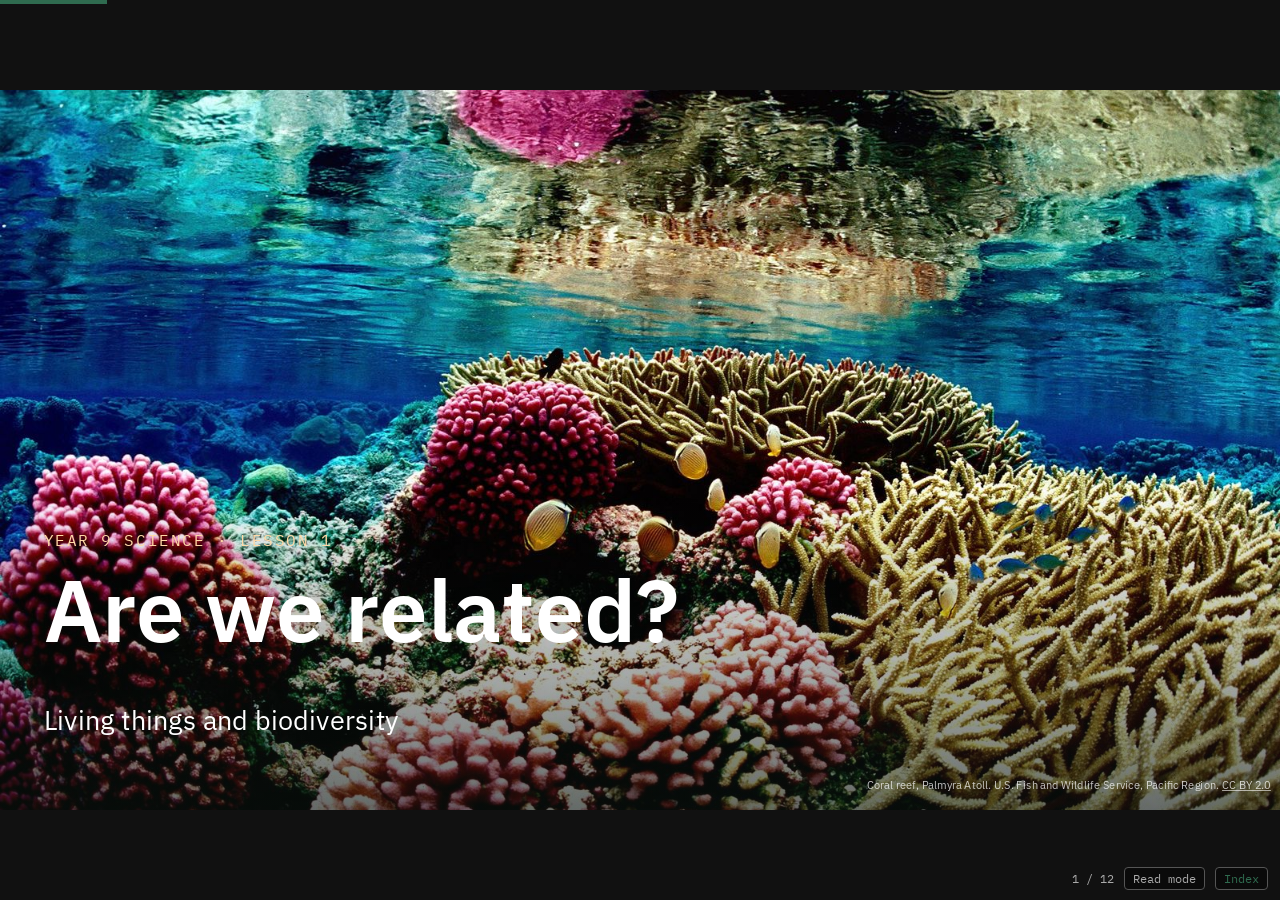
==== L01.html @ f22f6c85 "Add Year 9 "Are we related?" lesson decks Unit page plus one HTML slide deck per lesson (L01 to L14)" ====
<!doctype html>
<html lang="en">
<head>
<meta charset="utf-8">
<meta name="viewport" content="width=device-width, initial-scale=1">
<title>L1 Living things | Are we related?</title>
<link rel="preconnect" href="https://fonts.googleapis.com">
<link rel="stylesheet" href="https://fonts.googleapis.com/css2?family=IBM+Plex+Mono:wght@500&family=IBM+Plex+Sans:wght@400;600;700&display=swap">
<link rel="stylesheet" href="assets/deck.css">
</head>
<body>
<main class="deck">

<!-- 1. Title -->
<section class="slide photo">
  <img class="bg" src="img/L01-reef.jpg" alt="A coral reef crowded with corals and fish">
  <div class="overlay">
    <p class="kicker">Year 9 Science · Lesson 1</p>
    <h1>Are we related?</h1>
    <p>Living things and biodiversity</p>
  </div>
  <p class="credit">Coral reef, Palmyra Atoll. U.S. Fish and Wildlife Service, Pacific Region. <a href="https://commons.wikimedia.org/wiki/File:Coral_reef_at_palmyra.jpg">CC BY 2.0</a></p>
</section>

<!-- 2. Darwin's tree: the unit question -->
<section class="slide">
  <div class="cols wide-left">
    <div>
      <p class="kicker">The big question</p>
      <h2>In 1837 Charles Darwin drew this in his notebook</h2>
      <p>Above the sketch he wrote two words: <i>I think</i>.</p>
      <p class="step">Each branch is a kind of living thing. Where two branches meet is a <b>common ancestor</b>.</p>
      <p class="step def">If every living thing sits somewhere on one tree, then <b>we are all related</b>. This unit is about the evidence.</p>
    </div>
    <figure class="sketch">
      <img src="img/L01-darwin-tree.png" alt="Charles Darwin's 1837 notebook sketch of a branching tree, headed 'I think'">
      <figcaption class="credit">Charles Darwin, Notebook B (1837). <a href="https://commons.wikimedia.org/wiki/File:Darwin_tree.png">Public domain</a></figcaption>
    </figure>
  </div>
</section>

<!-- 3. The unit -->
<section class="slide">
  <p class="kicker">This unit</p>
  <h2>Every living thing on Earth is related through DNA</h2>
  <div class="cols wide-left">
    <div>
      <p class="def"><b>Statement of inquiry.</b> Relationships between living things and the environment lead to adaptation and diversity.</p>
      <ul>
        <li><b>Grouping living things.</b> Classifying organisms by shared characteristics.</li>
        <li><b>Adaptations.</b> Structural, behavioural and physiological.</li>
        <li><b>Natural selection.</b> Why some adaptations win.</li>
        <li><b>DNA.</b> The molecule that connects all life, through 3.5 billion years.</li>
      </ul>
    </div>
    <div class="card">
      <h3>Assessment</h3>
      <p>Topic test, Criterion A (Knowing and understanding), end of Week 6.</p>
      <h3>Do now</h3>
      <p>Lab manual p2 to p3. Read the Know and Do checklist. Tick where you are <i>today</i>. We'll come back to it before the test.</p>
    </div>
  </div>
</section>

<!-- 4. Hero: tūī -->
<section class="slide photo">
  <img class="bg" src="img/L01-tui.jpg" alt="A tūī perched on a branch">
  <div class="overlay">
    <p class="kicker">Tūī · Prosthemadera novaeseelandiae</p>
    <h2>It's alive. How do you know?</h2>
  </div>
  <p class="credit">Charles J. Sharp. <a href="https://commons.wikimedia.org/wiki/File:Tui_(Prosthemadera_novaeseelandiae)_Tiritiri_Matangi_2.jpg">CC BY-SA 4.0</a></p>
</section>

<!-- 5. MRS C GREN -->
<section class="slide">
  <p class="kicker">Reminder from Year 7</p>
  <h2>MRS C GREN: the eight life processes</h2>
  <div class="cards four">
    <div class="card step"><div class="letter">M</div><div class="word">Movement</div><div class="meaning">Moving all or part of the body</div></div>
    <div class="card step"><div class="letter">R</div><div class="word">Respiration</div><div class="meaning">Releasing energy from food</div></div>
    <div class="card step"><div class="letter">S</div><div class="word">Sensitivity</div><div class="meaning">Detecting and responding to changes around it</div></div>
    <div class="card step"><div class="letter">C</div><div class="word">Cells</div><div class="meaning">Made of one or more cells</div></div>
    <div class="card step"><div class="letter">G</div><div class="word">Growth</div><div class="meaning">Getting bigger over time</div></div>
    <div class="card step"><div class="letter">R</div><div class="word">Reproduction</div><div class="meaning">Making more of its own kind</div></div>
    <div class="card step"><div class="letter">E</div><div class="word">Excretion</div><div class="meaning">Getting rid of waste the body makes</div></div>
    <div class="card step"><div class="letter">N</div><div class="word">Nutrition</div><div class="meaning">Taking in or making food</div></div>
  </div>
  <p class="step">Mrs C. Gren needs a first name. It has to start with <b>C</b>, for Cells. Class vote!</p>
</section>

<!-- 6. Living or not? -->
<section class="slide">
  <p class="kicker">Living or non-living?</p>
  <h2>Which MRS C GREN processes does each one show?</h2>
  <div class="cards four">
    <div class="tile">
      <figure><img src="img/L01-fire.jpg" alt="A large bonfire"></figure>
      <h3>Fire</h3>
      <p class="verdict step">Grows, moves, uses oxygen. But no cells. <b>Non-living.</b></p>
    </div>
    <div class="tile">
      <figure><img src="img/L01-seeds.jpg" alt="Many different seeds on a black background"></figure>
      <h3>Seeds</h3>
      <p class="verdict step">Made of cells, respiring slowly, waiting to grow. <b>Living.</b></p>
    </div>
    <div class="tile">
      <figure><img src="img/L01-quartz.jpg" alt="A cluster of clear quartz crystals"></figure>
      <h3>Crystal</h3>
      <p class="verdict step">Can grow, but no cells, no respiration. <b>Non-living.</b></p>
    </div>
    <div class="tile">
      <figure><img src="img/L01-phage.jpg" alt="Electron micrograph of viruses attached to a bacterium"></figure>
      <h3>Virus</h3>
      <p class="verdict step">No cells. Only reproduces inside a host cell. <b>Scientists disagree!</b></p>
    </div>
  </div>
  <p class="credit">Fire: Fir0002, <a href="https://commons.wikimedia.org/wiki/File:Large_bonfire.jpg">CC BY-SA 3.0</a>. Seeds: Alexander Klepnev, <a href="https://commons.wikimedia.org/wiki/File:%D0%A0%D0%B0%D0%B7%D0%BD%D0%BE%D0%BE%D0%B1%D1%80%D0%B0%D0%B7%D0%B8%D0%B5_%D1%81%D0%B5%D0%BC%D1%8F%D0%BD.jpg">CC BY 4.0</a>. Quartz: Didier Descouens, <a href="https://commons.wikimedia.org/wiki/File:Quartz_Br%C3%A9sil.jpg">CC BY-SA 4.0</a>. Viruses on a bacterium: Graham Beards, <a href="https://commons.wikimedia.org/wiki/File:Phage.jpg">CC BY-SA 3.0</a>.</p>
</section>

<!-- 7. Biodiversity and species -->
<section class="slide">
  <p class="kicker">Key words</p>
  <h2>Biodiversity and species</h2>
  <p class="def"><b>Biodiversity</b> is the different kinds of living things in an area.</p>
  <p class="def step"><b>A species</b> is a group of living things that share common characteristics and can breed together to produce fertile offspring.</p>
  <p class="step">Examples: tūī, pīwakawaka (fantail), humans.</p>
  <p class="step small">A tūī and a pīwakawaka are both birds, but they can't breed together. Different species.</p>
</section>

<!-- 8. How many species? -->
<section class="slide">
  <p class="kicker">Lab manual p6</p>
  <h2>How many species are there on Earth?</h2>
  <div class="cols">
    <div>
      <p>Write down your guess first.</p>
      <div class="step">
        <p class="big-number">8.7 million</p>
        <p>The best estimate (2011). Other estimates run from 5 million to 1 trillion. <b>We don't know.</b></p>
      </div>
      <div class="step">
        <p class="big-number">≈ 2 million</p>
        <p>Described so far, and rising. Most are <b>insects</b>.</p>
      </div>
    </div>
    <figure class="step">
      <img src="img/L01-beetles.jpg" alt="A collage of many different beetles" style="height:auto; max-height:560px; object-fit:contain">
      <figcaption class="credit">About 1 in 4 described animal species is a beetle. Bugboy52.40, <a href="https://commons.wikimedia.org/wiki/File:Coleoptera_collage.png">CC BY-SA 3.0</a></figcaption>
    </figure>
  </div>
</section>

<!-- 9. Video -->
<section class="slide">
  <p class="kicker">Watch</p>
  <h2>The amazing diversity of life</h2>
  <p>BBC Earth: <i>50 Top Natural History Moments, 50 to 41</i>.</p>
  <p><a href="https://www.youtube.com/results?search_query=BBC+Earth+50+Top+Natural+History+Moments+50-41" target="_blank" rel="noopener">Find it on YouTube</a></p>
  <p class="def step">As you watch, note <b>three living things</b> and one feature that helps each one survive. Hold on to them: those features are next week's topic.</p>
</section>

<!-- 10. Optional: seeds -->
<section class="slide">
  <p class="kicker">Optional · Lab manual p4 to p5</p>
  <h2>Set up: germinating seeds</h2>
  <p>Do offspring look like their parents? Plant seeds now and watch them over the next few weeks.</p>
  <ul>
    <li>Label your dish: name, class, date.</li>
    <li>Two moist cotton pads. Spray, don't flood.</li>
    <li>5 to 10 seeds, spread so they don't touch.</li>
    <li>Somewhere warm and light. Check and spray every lesson.</li>
  </ul>
</section>

<!-- 11. Exit -->
<section class="slide photo">
  <img class="bg" src="img/L01-phage.jpg" alt="Electron micrograph of viruses attached to a bacterium">
  <div class="overlay">
    <p class="kicker">Exit question</p>
    <h2>Is a virus alive?</h2>
    <p>Give one reason for yes and one reason for no. Use MRS C GREN.</p>
  </div>
  <p class="credit">Viruses attacking a bacterium. Graham Beards. <a href="https://commons.wikimedia.org/wiki/File:Phage.jpg">CC BY-SA 3.0</a></p>
</section>

<!-- 12. Missed this lesson? -->
<section class="slide">
  <p class="kicker">Away today?</p>
  <h2>Missed this lesson? Catch up here</h2>
  <ul>
    <li>Read through these slides. Copy the definitions of <b>biodiversity</b> and <b>species</b> into your book.</li>
    <li>Write out MRS C GREN with one example of each process from an animal you like.</li>
    <li>Lab manual p2 to p3: tick the Know and Do checklist.</li>
    <li>Lab manual p6: read <i>How many species are there?</i></li>
    <li>Answer the exit question in your book: is a virus alive?</li>
  </ul>
</section>

</main>
<script src="assets/deck.js"></script>
</body>
</html>
---- assets/deck.css ----
/* Are we related? Shared deck styles.
   Two modes:
   - present: one 1600x900 slide at a time, scaled to fit the screen (projector)
   - read:    all slides stacked and reflowed (students at home, phones)  */

:root {
  --paper: #f6f3ec;
  --ink: #1f2a24;
  --muted: #5b665f;
  --accent: #2f6b4f;      /* forest green */
  --accent-2: #b5562b;    /* kōwhai-rust, for emphasis */
  --card: #ffffff;
  --line: #d9d3c6;
  --shade: rgba(10, 18, 14, 0.62);
}

* { box-sizing: border-box; }
html, body { margin: 0; height: 100%; }
body {
  background: var(--paper);
  color: var(--ink);
  font-family: "IBM Plex Sans", system-ui, sans-serif;
  -webkit-font-smoothing: antialiased;
}

/* ---------- slide content (shared by both modes) ---------- */

.slide { position: relative; background: var(--paper); overflow: hidden; }
.slide h1, .slide h2, .slide h3 { font-weight: 600; line-height: 1.1; margin: 0 0 0.5em; }
.slide h1 { font-size: 3.2em; }
.slide h2 { font-size: 1.9em; color: var(--accent); }
.slide h3 { font-size: 1.1em; }
.slide p, .slide li { line-height: 1.4; }
.slide ul { padding-left: 1.1em; margin: 0.4em 0; }
.slide li { margin: 0.35em 0; }
.kicker {
  font-family: "IBM Plex Mono", ui-monospace, monospace;
  font-size: 0.6em; letter-spacing: 0.12em; text-transform: uppercase;
  color: var(--accent-2); margin: 0 0 0.6em;
}
.def {
  border-left: 0.25em solid var(--accent);
  background: var(--card);
  padding: 0.6em 0.9em; margin: 0.5em 0; border-radius: 0 0.3em 0.3em 0;
}
.def b { color: var(--accent); }
.small { font-size: 0.75em; color: var(--muted); }
.big-number { font-size: 2.2em; font-weight: 600; color: var(--accent); line-height: 1; margin: 0.4em 0 0.15em; }
.big-number + p { margin-top: 0; }
a { color: var(--accent); }

.cols { display: grid; grid-template-columns: 1fr 1fr; gap: 1.5em; align-items: start; }
.cols.wide-left { grid-template-columns: 1.4fr 1fr; }
.cards { display: grid; gap: 0.6em; }
.cards.four { grid-template-columns: repeat(4, 1fr); }
.cards.five { grid-template-columns: repeat(5, 1fr); }
.cards.three { grid-template-columns: repeat(3, 1fr); }
.card ul { font-size: 0.72em; padding-left: 1em; margin: 0.3em 0 0; }
.card li { margin: 0.2em 0; }
.card figure { aspect-ratio: 4 / 3; margin-bottom: 0.4em; }
.quote {
  background: var(--card); border: 1px solid var(--line); border-radius: 0.4em;
  padding: 0.7em 1em; font-size: 0.82em; line-height: 1.5;
}
.card {
  background: var(--card); border: 1px solid var(--line); border-radius: 0.4em;
  padding: 0.6em 0.75em;
}
.card .letter { font-size: 2em; font-weight: 700; color: var(--accent); line-height: 1; }
.card .word { font-weight: 600; margin: 0.15em 0; }
.card .meaning { font-size: 0.8em; color: var(--muted); }

figure { margin: 0; }
figure img { width: 100%; height: 100%; object-fit: cover; display: block; border-radius: 0.3em; }
.credit { font-size: 0.42em; color: var(--muted); margin-top: 0.3em; }
.credit a { color: inherit; }

.tile figure { aspect-ratio: 4 / 3; }
.cards.compact .tile figure { aspect-ratio: 16 / 9; }
.cards.compact .tile h3 { font-size: 0.9em; margin: 0.25em 0 0; }
figure.sketch img { height: auto; max-height: 700px; object-fit: contain; background: #fff; }
body.read figure.sketch img { max-height: 480px; }
.tile h3 { margin: 0.4em 0 0.2em; }
.verdict { font-size: 0.75em; }

/* Classification levels: a narrowing stack of bars */
.levels { display: grid; gap: 0.22em; justify-items: center; }
.levels div {
  background: var(--accent); color: #fff; border-radius: 0.25em;
  padding: 0.18em 0.6em; display: flex; justify-content: space-between; gap: 1em;
}
.levels div b { color: #ffd9a8; }
.levels div span { opacity: 0.8; font-size: 0.8em; align-self: center; }

/* Classification tables */
table.taxa { border-collapse: collapse; width: 100%; font-size: 0.85em; }
table.taxa th, table.taxa td { text-align: left; padding: 0.28em 0.6em; border-bottom: 1px solid var(--line); }
table.taxa th { color: var(--muted); font-weight: 600; }
table.taxa tr.shared td { background: #e3efe7; }
table.taxa td:first-child { font-weight: 600; }
table.taxa i, .sci { font-style: italic; }

/* Inline SVG charts */
svg.chart { width: 100%; height: auto; display: block; }
svg.chart text { font-family: inherit; fill: var(--ink); font-size: 16px; }
svg.chart .axis { stroke: var(--muted); stroke-width: 2; }
svg.chart .grid { stroke: var(--line); stroke-width: 1; }
svg.chart .col { fill: var(--accent); }
svg.chart .col.hi { fill: var(--accent-2); }
svg.chart .title { font-weight: 600; font-size: 18px; }

/* Full-bleed photo slides: title and hero */
.slide.photo { color: #fff; background: #111; }
.slide.photo > img.bg {
  position: absolute; inset: 0; width: 100%; height: 100%; object-fit: cover;
}
.slide.photo .overlay {
  position: absolute; left: 0; right: 0; bottom: 0; padding: 1.4em 1.6em 1.6em;
  background: linear-gradient(to top, var(--shade), transparent);
}
.slide.photo h1, .slide.photo h2 { color: #fff; }
/* Bright photos (snow, sand) need a darker backing for the text */
.slide.photo.bright .overlay { background: linear-gradient(to top, rgba(10,18,14,0.88) 55%, transparent); padding-top: 3em; }
.slide.photo.bright .credit { background: rgba(10,18,14,0.6); padding: 0.1em 0.4em; border-radius: 0.2em; }
.slide.photo .kicker { color: #ffd9a8; }
.slide.photo .credit {
  position: absolute; right: 0.8em; bottom: 0.5em; color: rgba(255,255,255,0.75);
}
.slide.photo.contain { background: var(--paper); color: var(--ink); }
.slide.photo.contain > img.bg { object-fit: contain; padding: 0.8em 0 2.2em; }
.slide.photo.contain .overlay { background: none; }
.slide.photo.contain h2 { color: var(--accent); }
.slide.photo.contain .credit { color: var(--muted); }

/* ---------- present mode ---------- */

body.present { overflow: hidden; background: #111; }
body.present .deck {
  position: fixed; left: 50%; top: 50%;
  width: 1600px; height: 900px;
  transform: translate(-50%, -50%) scale(var(--scale, 1));
}
body.present .slide {
  position: absolute; inset: 0; display: none;
  font-size: 34px; padding: 70px 90px;
}
body.present .slide.photo { padding: 0; }
body.present .slide.current { display: block; }
body.present .step { visibility: hidden; }
body.present .step.shown { visibility: visible; }

.hud {
  position: fixed; right: 12px; bottom: 10px; z-index: 5;
  font: 12px "IBM Plex Mono", ui-monospace, monospace; color: #aaa;
  display: flex; gap: 10px; align-items: center;
}
.hud button {
  font: inherit; color: inherit; background: rgba(0,0,0,0.4);
  border: 1px solid #555; border-radius: 4px; padding: 3px 8px; cursor: pointer;
}
.bar { position: fixed; left: 0; top: 0; height: 4px; background: var(--accent); z-index: 5; }
body.read .bar { display: none; }

/* ---------- read mode ---------- */

body.read .deck { max-width: 980px; margin: 0 auto; padding: 16px 16px 60px; }
body.read .slide {
  font-size: 17px; padding: 28px 24px; margin-bottom: 18px;
  border: 1px solid var(--line); border-radius: 8px;
}
body.read .slide h1 { font-size: 2.2em; }
body.read .slide.photo { min-height: 0; aspect-ratio: 16 / 9; padding: 0; }
body.read .slide.photo.contain { aspect-ratio: auto; }
body.read .slide.photo.contain > img.bg { position: static; height: auto; max-height: 520px; padding: 12px; }
body.read .slide.photo.contain .overlay { position: static; padding: 0 20px 16px; }
body.read .slide.photo.contain .credit { position: static; padding: 0 20px 12px; }
body.read .hud { color: var(--muted); }
body.read .hud button { background: var(--card); border-color: var(--line); }

@media (max-width: 760px) {
  body.read .cols, body.read .cols.wide-left { grid-template-columns: 1fr; }
  body.read .cards.four, body.read .cards.five, body.read .cards.three { grid-template-columns: 1fr 1fr; }
  body.read .slide.photo { aspect-ratio: 3 / 4; }
  body.read .slide.photo h1 { font-size: 1.7em; }
}

@media print {
  .hud, .bar { display: none; }
  body.read .slide { break-inside: avoid; }
}
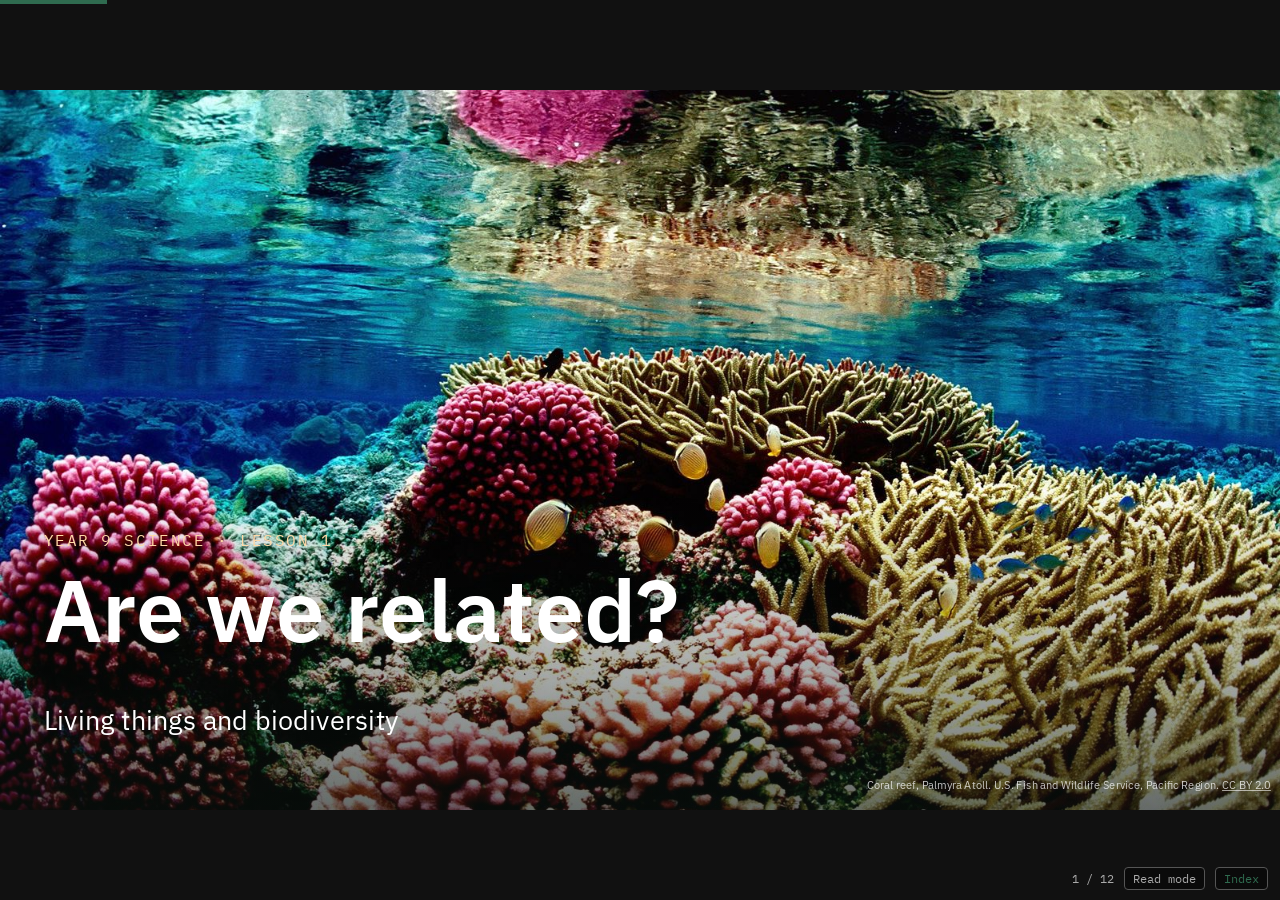
==== commit bc09dc52: "Move the topic test to Week 7 on the Lesson 1 slide Co-Authored-By: Claude Opus 5.5 <noreply@anthrop" ====
--- a/L01.html
+++ b/L01.html
@@ -55,7 +55,7 @@
     </div>
     <div class="card">
       <h3>Assessment</h3>
-      <p>Topic test, Criterion A (Knowing and understanding), end of Week 6.</p>
+      <p>Topic test, Criterion A (Knowing and understanding), in Week 7.</p>
       <h3>Do now</h3>
       <p>Lab manual p2 to p3. Read the Know and Do checklist. Tick where you are <i>today</i>. We'll come back to it before the test.</p>
     </div>
